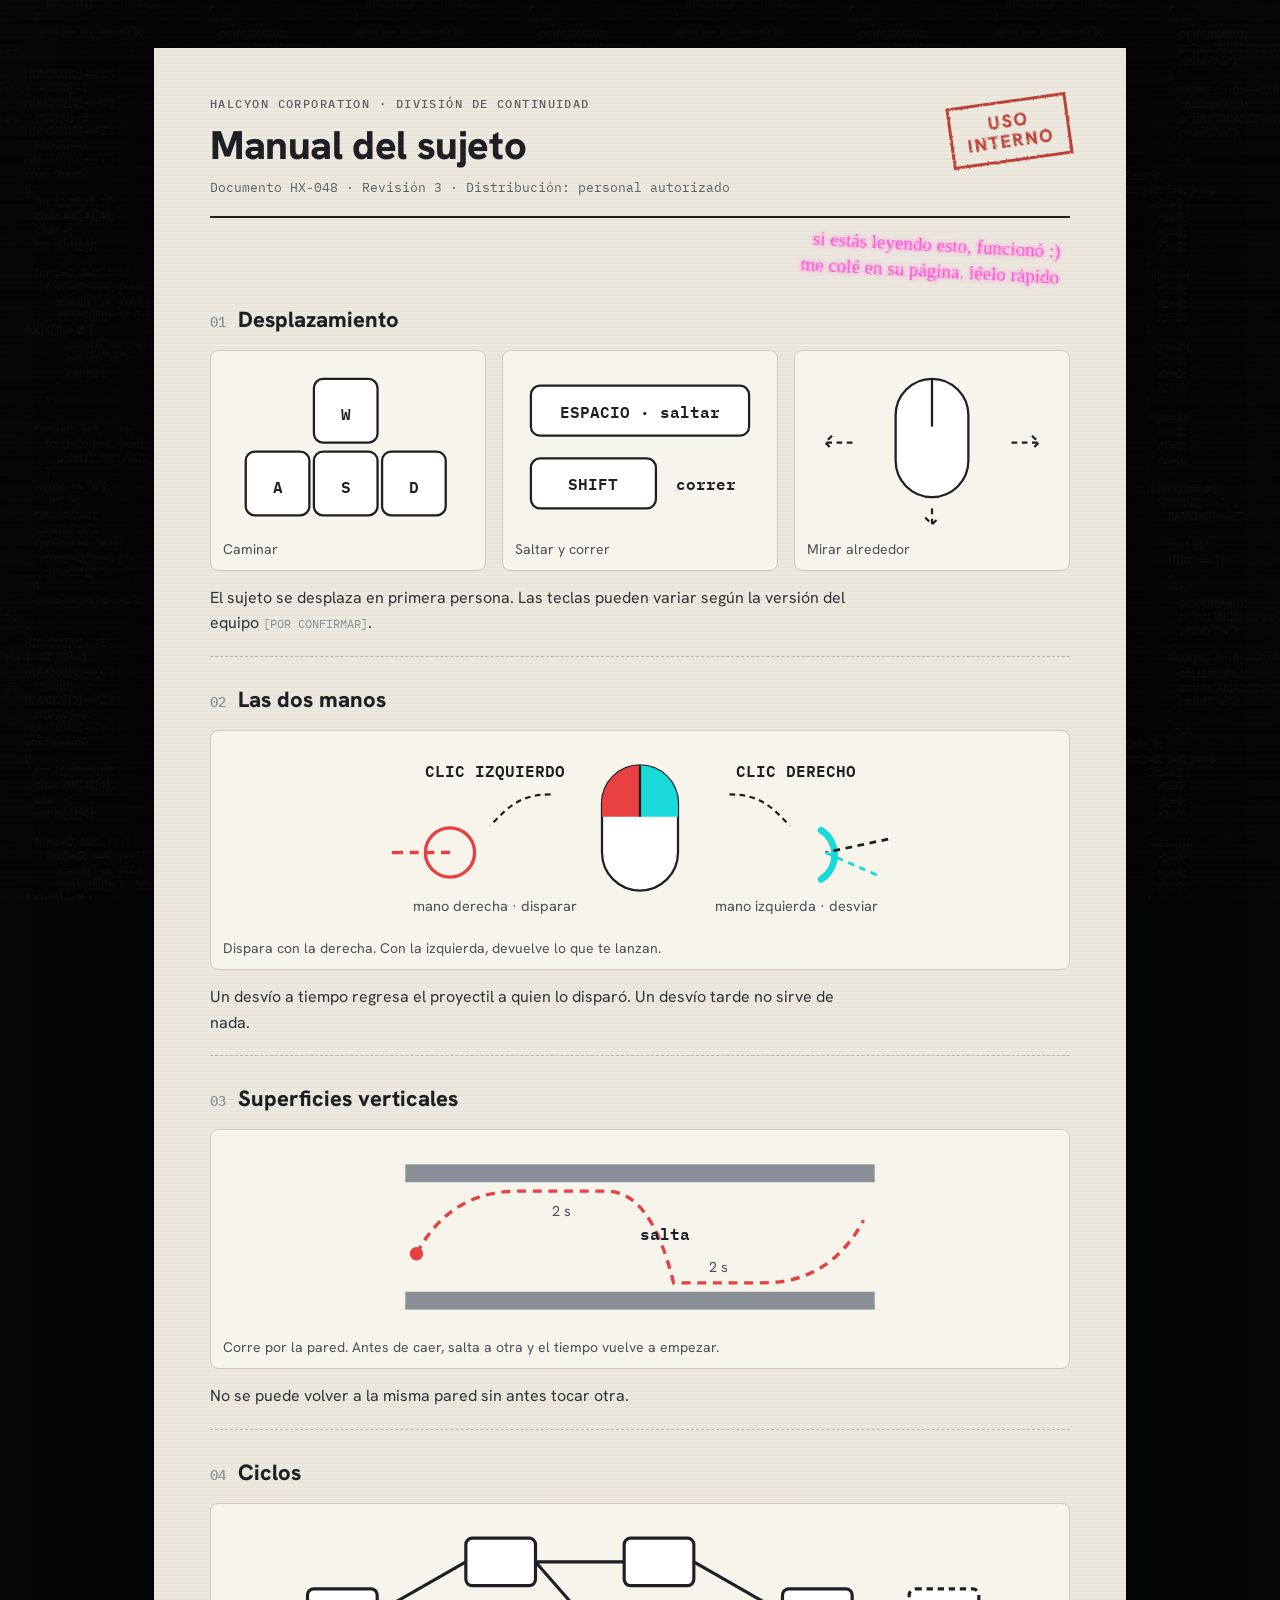
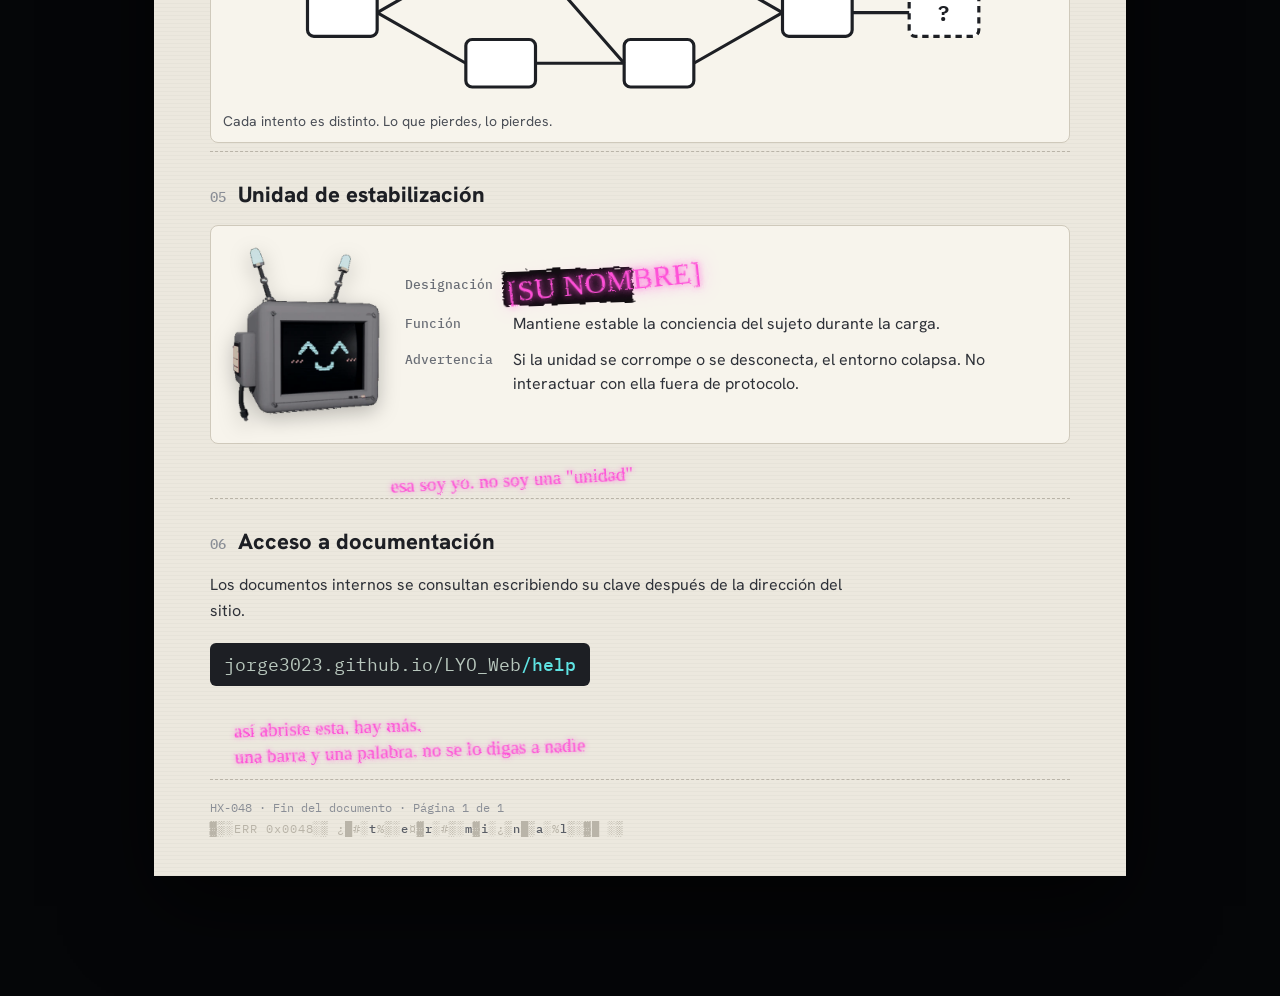
==== help/index.html @ 308a858f "Subpágina /help (manual del sujeto) y /ayuda, /Help redirigen a ella Co-Authored-By: Claude Opus 5.5" ====
<!DOCTYPE html>
<html lang="es">
<head>
<meta charset="utf-8">
<meta name="viewport" content="width=device-width, initial-scale=1">
<meta name="theme-color" content="#050608">
<meta name="robots" content="noindex">
<title>Halcyon · Manual del sujeto</title>
<link rel="icon" href="../assets/caras/feliz.webp" type="image/webp">
<link rel="preconnect" href="https://fonts.googleapis.com">
<link href="https://fonts.googleapis.com/css2?family=Hanken+Grotesk:wght@400;500;700;800&family=IBM+Plex+Mono:wght@400;500&family=Permanent+Marker&display=swap" rel="stylesheet">
<link rel="stylesheet" href="help.css">
</head>
<body>
<!-- filtro para que lo escrito a mano parezca crayón -->
<svg width="0" height="0" style="position:absolute" aria-hidden="true">
<filter id="crayon"><feTurbulence type="fractalNoise" baseFrequency="0.9" numOctaves="2" result="ruido"/><feDisplacementMap in="SourceGraphic" in2="ruido" scale="2.6"/></filter>
<filter id="rayon"><feTurbulence type="fractalNoise" baseFrequency="0.05 0.6" numOctaves="2" result="r"/><feDisplacementMap in="SourceGraphic" in2="r" scale="7"/></filter>
</svg>

<div class="fondo" aria-hidden="true"></div>

<main class="hoja">
<header class="membrete">
<div>
<p class="emisor">HALCYON CORPORATION · DIVISIÓN DE CONTINUIDAD</p>
<h1>Manual del sujeto</h1>
<p class="meta">Documento HX-048 · Revisión 3 · Distribución: personal autorizado</p>
</div>
<p class="sello" aria-label="Sello: uso interno">USO<br>INTERNO</p>
</header>

<p class="nota nota-arriba" role="note">si estás leyendo esto, funcionó :)<br>me colé en su página. léelo rápido</p>

<section class="seccion">
<h2><span class="num">01</span> Desplazamiento</h2>
<div class="fila">
<figure class="fig">
<svg viewBox="0 0 220 150" role="img" aria-label="Teclas W, A, S y D">
<g font-family="IBM Plex Mono, monospace" font-size="20" text-anchor="middle">
<rect x="80" y="14" width="56" height="56" rx="8" class="tecla"/><text x="108" y="50" class="tecla-t">W</text>
<rect x="20" y="78" width="56" height="56" rx="8" class="tecla"/><text x="48" y="114" class="tecla-t">A</text>
<rect x="80" y="78" width="56" height="56" rx="8" class="tecla"/><text x="108" y="114" class="tecla-t">S</text>
<rect x="140" y="78" width="56" height="56" rx="8" class="tecla"/><text x="168" y="114" class="tecla-t">D</text>
</g>
</svg>
<figcaption>Caminar</figcaption>
</figure>
<figure class="fig">
<svg viewBox="0 0 220 150" role="img" aria-label="Barra espaciadora y Shift">
<g font-family="IBM Plex Mono, monospace" font-size="15" text-anchor="middle">
<rect x="14" y="20" width="192" height="44" rx="8" class="tecla"/><text x="110" y="48" class="tecla-t">ESPACIO · saltar</text>
<rect x="14" y="84" width="110" height="44" rx="8" class="tecla"/><text x="69" y="112" class="tecla-t">SHIFT</text>
<text x="168" y="112" class="tecla-t">correr</text>
</g>
</svg>
<figcaption>Saltar y correr</figcaption>
</figure>
<figure class="fig">
<svg viewBox="0 0 220 150" role="img" aria-label="Mouse: mover para mirar">
<rect x="78" y="14" width="64" height="104" rx="32" class="tecla"/>
<line x1="110" y1="14" x2="110" y2="56" class="linea"/>
<path d="M40 70 h-24 m6 -6 l-6 6 6 6 M180 70 h24 m-6 -6 l6 6 -6 6 M110 128 v14 m-6 -6 l6 6 6 -6" class="flecha"/>
</svg>
<figcaption>Mirar alrededor</figcaption>
</figure>
</div>
<p class="txt">El sujeto se desplaza en primera persona. Las teclas pueden variar según la versión del equipo <span class="pend">[POR CONFIRMAR]</span>.</p>
</section>

<section class="seccion">
<h2><span class="num">02</span> Las dos manos</h2>
<div class="fila">
<figure class="fig ancha">
<svg viewBox="0 0 460 170" role="img" aria-label="Clic izquierdo dispara con la mano derecha; clic derecho desvía con la mano izquierda">
<!-- mouse -->
<rect x="196" y="20" width="68" height="112" rx="34" class="tecla"/>
<path d="M196 54 A34 34 0 0 1 230 20 V66 H196 Z" class="boton-izq"/>
<path d="M264 54 A34 34 0 0 0 230 20 V66 H264 Z" class="boton-der"/>
<line x1="230" y1="20" x2="230" y2="66" class="linea"/>
<!-- izquierda: desvío -->
<path d="M150 46 C120 46 110 60 96 74" class="flecha"/>
<text x="100" y="30" class="rotulo" text-anchor="middle">CLIC IZQUIERDO</text>
<text x="100" y="150" class="rotulo-g" text-anchor="middle">mano derecha · disparar</text>
<circle cx="60" cy="98" r="22" class="arma"/><line x1="60" y1="98" x2="16" y2="98" class="disparo"/><line x1="16" y1="98" x2="4" y2="98" class="disparo"/>
<!-- derecha: desvío -->
<path d="M310 46 C340 46 350 60 364 74" class="flecha"/>
<text x="370" y="30" class="rotulo" text-anchor="middle">CLIC DERECHO</text>
<text x="370" y="150" class="rotulo-g" text-anchor="middle">mano izquierda · desviar</text>
<path d="M392 78 a26 26 0 0 1 0 44" class="escudo"/>
<path d="M452 86 L396 98" class="bala"/><path d="M396 98 L446 120" class="bala-rebote"/>
</svg>
<figcaption>Dispara con la derecha. Con la izquierda, devuelve lo que te lanzan.</figcaption>
</figure>
</div>
<p class="txt">Un desvío a tiempo regresa el proyectil a quien lo disparó. Un desvío tarde no sirve de nada.</p>
</section>

<section class="seccion">
<h2><span class="num">03</span> Superficies verticales</h2>
<div class="fila">
<figure class="fig ancha">
<svg viewBox="0 0 460 170" role="img" aria-label="Vista desde arriba: el sujeto corre por una pared, salta a la de enfrente y sigue">
<rect x="20" y="20" width="420" height="16" class="muro"/>
<rect x="20" y="134" width="420" height="16" class="muro"/>
<path d="M30 100 Q60 44 120 44 L200 44 Q240 44 260 126 L340 126 Q400 126 430 70" class="ruta"/>
<circle cx="30" cy="100" r="6" class="punto"/>
<text x="160" y="66" class="rotulo-g" text-anchor="middle">2 s</text>
<text x="300" y="116" class="rotulo-g" text-anchor="middle">2 s</text>
<text x="252" y="88" class="rotulo" text-anchor="middle">salta</text>
</svg>
<figcaption>Corre por la pared. Antes de caer, salta a otra y el tiempo vuelve a empezar.</figcaption>
</figure>
</div>
<p class="txt">No se puede volver a la misma pared sin antes tocar otra.</p>
</section>

<section class="seccion">
<h2><span class="num">04</span> Ciclos</h2>
<div class="fila">
<figure class="fig ancha">
<svg viewBox="0 0 460 120" role="img" aria-label="Cada intento sigue un camino distinto de salas">
<g class="salas">
<rect x="20" y="46" width="44" height="30" rx="4"/>
<rect x="120" y="14" width="44" height="30" rx="4"/><rect x="120" y="78" width="44" height="30" rx="4"/>
<rect x="220" y="14" width="44" height="30" rx="4"/><rect x="220" y="78" width="44" height="30" rx="4"/>
<rect x="320" y="46" width="44" height="30" rx="4"/>
<rect x="400" y="46" width="44" height="30" rx="4" class="sala-x"/>
</g>
<path d="M64 61 L120 29 M64 61 L120 93 M164 29 L220 29 M164 93 L220 93 M164 29 L220 93 M264 29 L320 61 M264 93 L320 61 M364 61 L400 61" class="linea"/>
<text x="422" y="66" class="rotulo" text-anchor="middle">?</text>
</svg>
<figcaption>Cada intento es distinto. Lo que pierdes, lo pierdes.</figcaption>
</figure>
</div>
</section>

<section class="seccion">
<h2><span class="num">05</span> Unidad de estabilización</h2>
<div class="ficha">
<img src="../assets/caras/feliz.webp" alt="La unidad de estabilización: una televisión con cara" class="ficha-img">
<dl class="datos">
<dt>Designación</dt>
<dd><span class="tachado"><span class="bajo">UNIDAD E-07</span></span><span class="crayon nombre">[SU NOMBRE]</span></dd>
<dt>Función</dt>
<dd>Mantiene estable la conciencia del sujeto durante la carga.</dd>
<dt>Advertencia</dt>
<dd>Si la unidad se corrompe o se desconecta, el entorno colapsa. No interactuar con ella fuera de protocolo.</dd>
</dl>
</div>
<p class="nota nota-ficha" role="note">esa soy yo. no soy una "unidad"</p>
</section>

<section class="seccion">
<h2><span class="num">06</span> Acceso a documentación</h2>
<p class="txt">Los documentos internos se consultan escribiendo su clave después de la dirección del sitio.</p>
<p class="url"><span class="url-base">jorge3023.github.io/LYO_Web</span><span class="url-clave">/help</span></p>
<p class="nota nota-url" role="note">así abriste esta. hay más.<br>una barra y una palabra. no se lo digas a nadie</p>
</section>

<footer class="pie">
<p>HX-048 · Fin del documento · Página 1 de 1</p>
<p class="corrupto" aria-hidden="true"><span>▓▒░ERR 0x0048░▒ ¿█#░</span><b>t</b><span>%▒░</span><b>e</b><span>¤▓</span><b>r</b><span>░#▒░</span><b>m</b><span>▓</span><b>i</b><span>░¿▒</span><b>n</b><span>█▒</span><b>a</b><span>░%</span><b>l</b><span>▒░▓█ ░▒</span></p>
</footer>
</main>
</body>
</html>
---- help/help.css ----
html, body { margin: 0; background: #050608; }
body { font-family: 'Hanken Grotesk', system-ui, sans-serif; color: #1D1F24; }
.fondo { position: fixed; inset: 0; background: url(../assets/fondo_codigo.jpg) center/25vw auto repeat; opacity: 0.18; }
.hoja { position: relative; max-width: 860px; margin: 48px auto 120px; padding: 48px 56px 40px; background: #ECE8DE; box-shadow: 0 30px 80px rgba(0,0,0,0.6); background-image: repeating-linear-gradient(0deg, rgba(0,0,0,0.025) 0 1px, transparent 1px 4px); }
.membrete { display: flex; justify-content: space-between; align-items: flex-start; gap: 24px; border-bottom: 2px solid #1D1F24; padding-bottom: 20px; }
.emisor { margin: 0 0 8px; font: 500 12px 'IBM Plex Mono', monospace; letter-spacing: 0.12em; color: #5A5E66; }
h1 { margin: 0; font-size: 40px; font-weight: 800; letter-spacing: -0.01em; }
.meta { margin: 8px 0 0; font: 13px 'IBM Plex Mono', monospace; color: #5A5E66; }
.sello { margin: 4px 0 0; padding: 8px 14px; border: 3px solid #B3261E; color: #B3261E; font: 800 18px/1.1 'Hanken Grotesk', sans-serif; letter-spacing: 0.1em; text-align: center; transform: rotate(-8deg); opacity: 0.85; filter: url(#crayon); }
.seccion { padding: 28px 0 8px; border-bottom: 1px dashed #B9B4A8; position: relative; }
h2 { margin: 0 0 16px; font-size: 22px; font-weight: 800; display: flex; align-items: baseline; gap: 12px; }
.num { font: 500 14px 'IBM Plex Mono', monospace; color: #8A8E96; }
.fila { display: flex; flex-wrap: wrap; gap: 16px; }
.fig { flex: 1 1 200px; margin: 0; background: #F7F4EC; border: 1px solid #CFC9BB; border-radius: 8px; padding: 12px; }
.fig.ancha { flex-basis: 100%; }
.fig svg { display: block; width: 100%; height: auto; max-height: 190px; }
figcaption { margin-top: 6px; font-size: 14px; color: #4A4E56; }
.txt { margin: 14px 0 12px; font-size: 16px; line-height: 1.6; color: #2E3138; max-width: 40em; }
.pend { font: 12px 'IBM Plex Mono', monospace; color: #8A8E96; }
.tecla { fill: #FFFFFF; stroke: #1D1F24; stroke-width: 2; }
.tecla-t, .rotulo { fill: #1D1F24; font: 600 14px 'IBM Plex Mono', monospace; }
.rotulo-g { fill: #4A4E56; font: 13px 'Hanken Grotesk', sans-serif; }
.linea { stroke: #1D1F24; stroke-width: 2; fill: none; }
.flecha { stroke: #1D1F24; stroke-width: 2; fill: none; stroke-dasharray: 5 4; }
.boton-izq { fill: #E64040; }
.boton-der { fill: #1AD9D9; }
.arma { fill: none; stroke: #E64040; stroke-width: 3; }
.disparo { stroke: #E64040; stroke-width: 3; stroke-dasharray: 8 6; }
.escudo { fill: none; stroke: #1AD9D9; stroke-width: 6; stroke-linecap: round; }
.bala { stroke: #1D1F24; stroke-width: 2.5; stroke-dasharray: 6 5; }
.bala-rebote { stroke: #1AD9D9; stroke-width: 2.5; stroke-dasharray: 6 5; }
.muro { fill: #8A8E96; }
.ruta { fill: none; stroke: #E64040; stroke-width: 3; stroke-dasharray: 8 6; }
.punto { fill: #E64040; }
.salas rect { fill: #FFFFFF; stroke: #1D1F24; stroke-width: 2; }
.salas .sala-x { stroke-dasharray: 4 3; }
.ficha { display: flex; flex-wrap: wrap; gap: 24px; align-items: center; background: #F7F4EC; border: 1px solid #CFC9BB; border-radius: 8px; padding: 20px; }
.ficha-img { width: 150px; height: auto; filter: grayscale(0.2) contrast(1.05) drop-shadow(0 6px 10px rgba(0,0,0,0.25)); }
.datos { flex: 1 1 300px; margin: 0; display: grid; grid-template-columns: auto 1fr; gap: 12px 20px; font-size: 16px; line-height: 1.5; }
.datos dt { font: 500 13px 'IBM Plex Mono', monospace; color: #6A6E76; padding-top: 3px; }
.datos dd { margin: 0; color: #2E3138; position: relative; }
/* nombre rayado en negro y escrito encima con crayón rosa */
.tachado { position: relative; display: inline-block; font: 600 16px 'IBM Plex Mono', monospace; }
.tachado::after { content: ''; position: absolute; inset: -4px -10px; background: #0B0B0E; transform: rotate(-2deg); border-radius: 3px; filter: url(#rayon); }
.crayon { font-family: 'Permanent Marker', 'Comic Sans MS', cursive; color: #FF4FD8; text-shadow: 0 0 6px rgba(255,79,216,0.9), 0 0 18px rgba(255,79,216,0.6); filter: url(#crayon); }
.nombre { position: absolute; left: -6px; top: -14px; font-size: 30px; transform: rotate(-6deg); white-space: nowrap; }
.nota { font-family: 'Permanent Marker', 'Comic Sans MS', cursive; color: #FF4FD8; text-shadow: 0 0 5px rgba(255,79,216,0.75); filter: url(#crayon); font-size: 19px; line-height: 1.35; margin: 0; }
.nota-arriba { position: relative; z-index: 2; margin: 14px 10px -6px auto; transform: rotate(3deg); background: rgba(255,240,250,0.0); max-width: 260px; text-align: right; }
.nota-ficha { margin: 12px 0 8px 180px; transform: rotate(-3deg); }
.nota-url { margin: 4px 0 16px 24px; transform: rotate(-2deg); }
.url { margin: 8px 0 14px; font: 18px 'IBM Plex Mono', monospace; background: #1D1F24; color: #B8C7BD; display: inline-block; padding: 10px 14px; border-radius: 6px; }
.url-clave { color: #5FE3E3; font-weight: 500; }
.pie { padding-top: 20px; font: 12px 'IBM Plex Mono', monospace; color: #8A8E96; display: flex; flex-direction: column; gap: 6px; }
.pie p { margin: 0; }
.corrupto { color: #B9B4A8; letter-spacing: 0.08em; user-select: text; }
.corrupto b { color: #5A5E66; font-weight: 500; }
@media (max-width: 720px) {
  .hoja { margin: 0; padding: 32px 22px; }
  .nota-arriba { position: static; transform: rotate(2deg); margin: 16px 0 0; text-align: left; }
  .nota-ficha { margin-left: 0; }
  .membrete { flex-direction: column; }
}
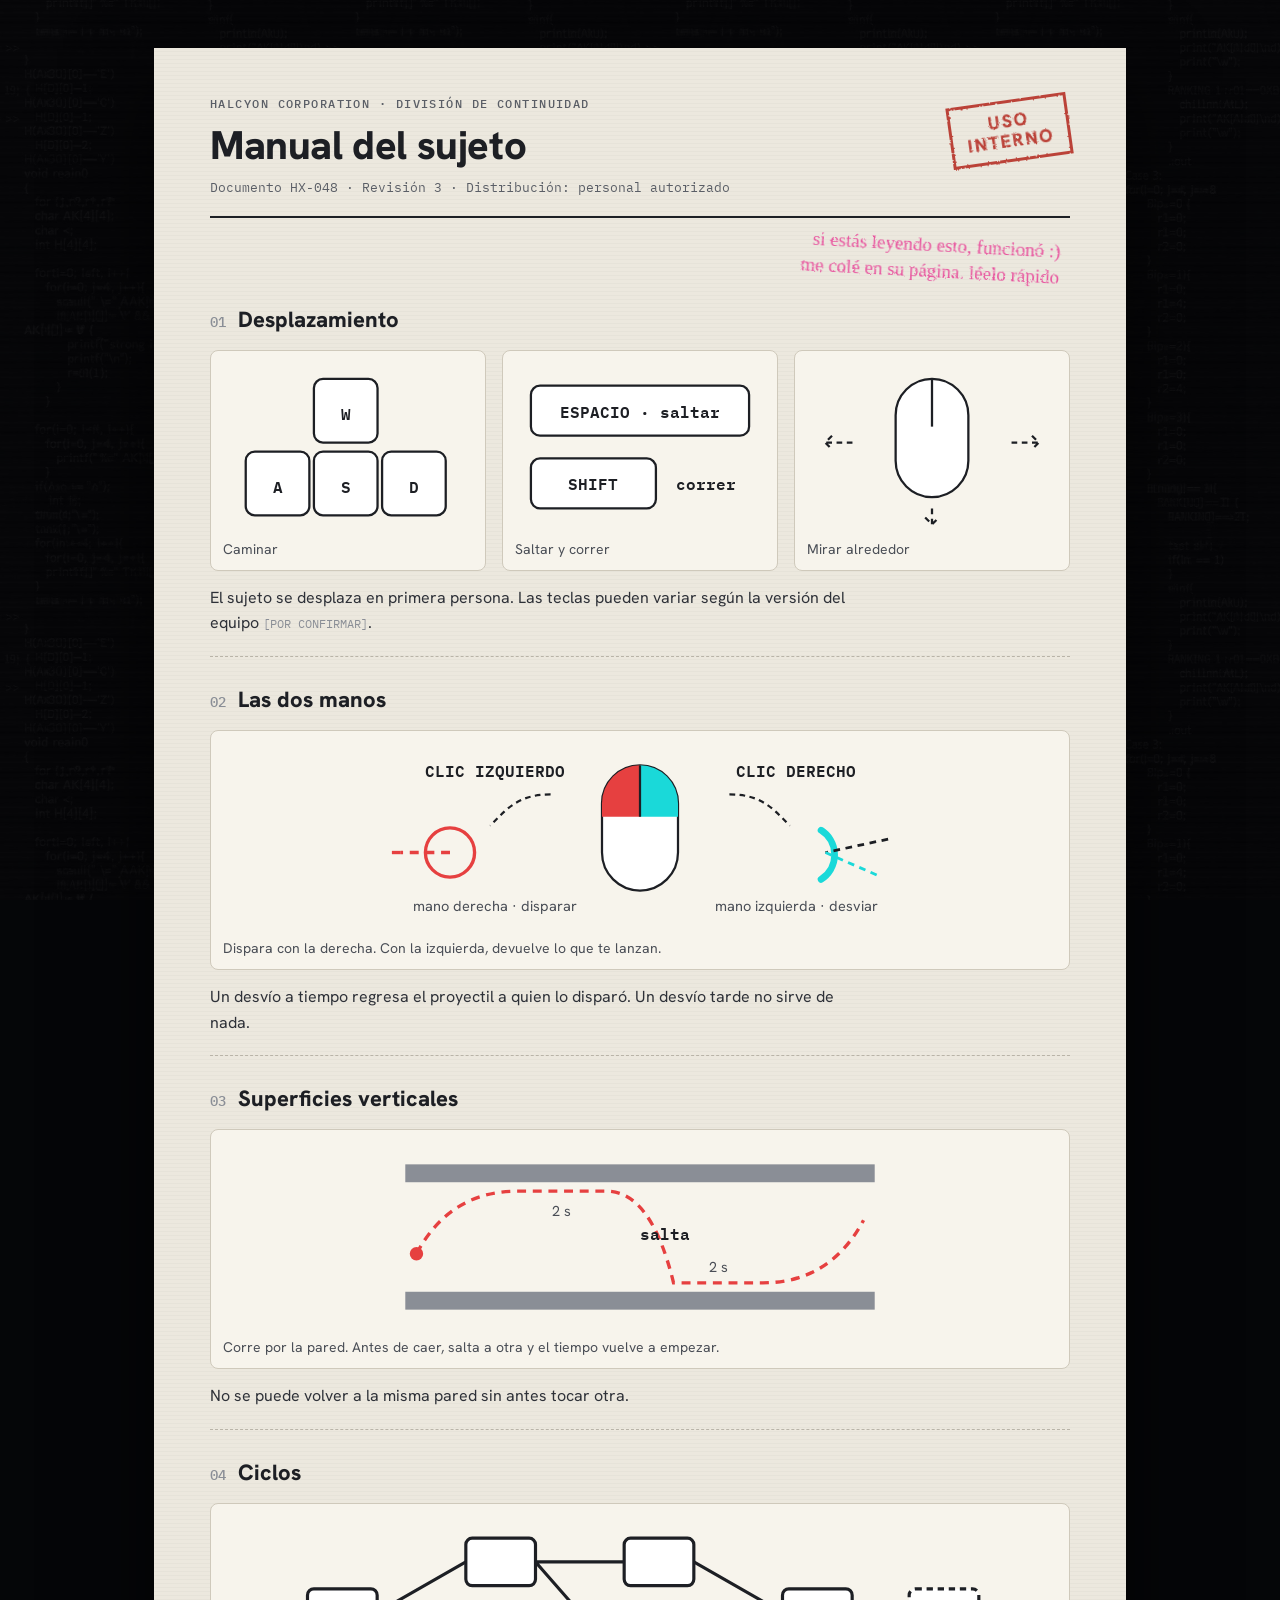
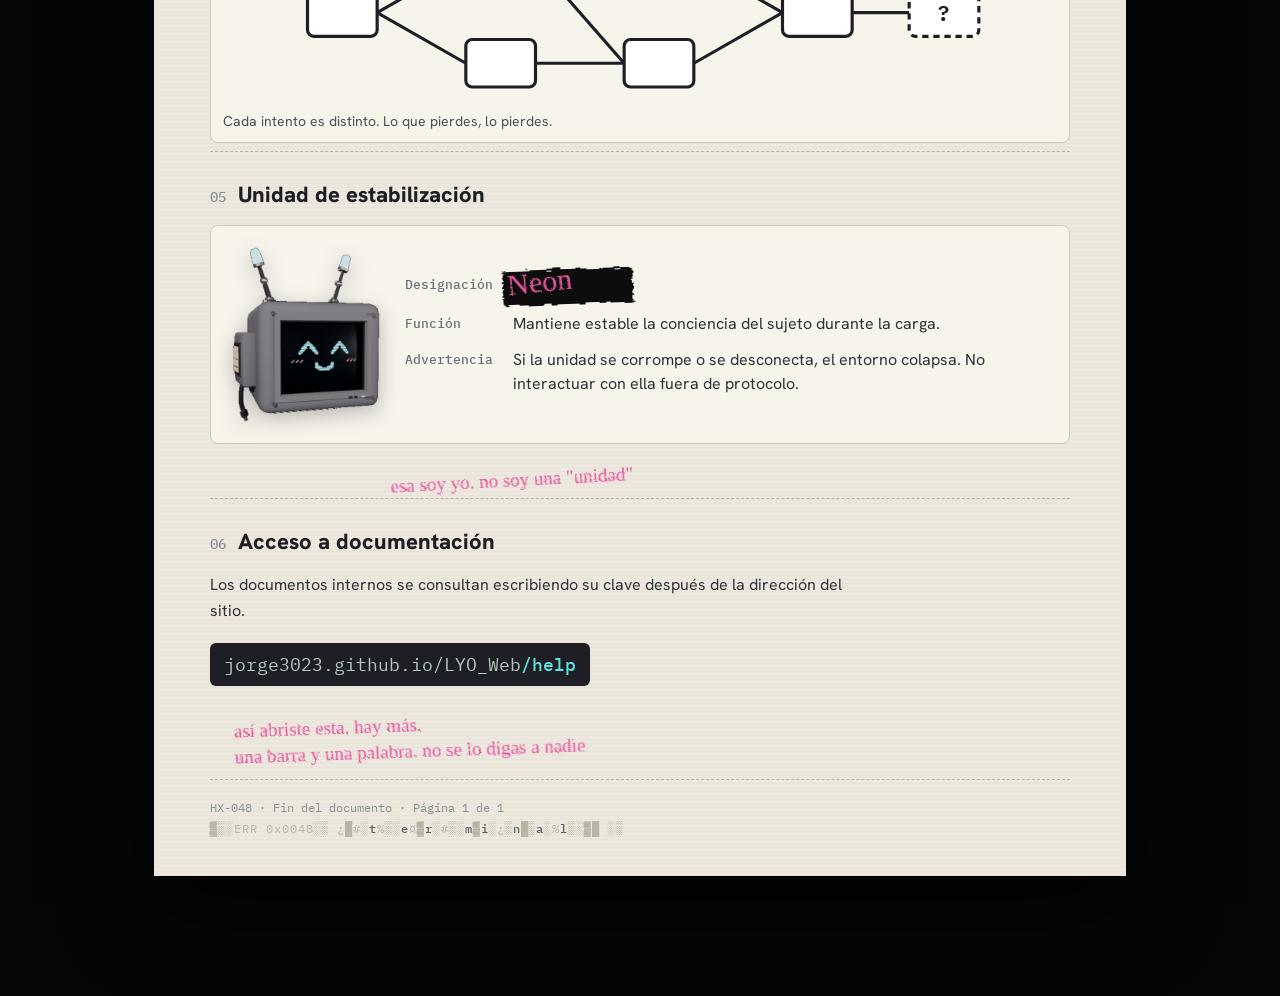
==== commit 6ce0eb89: "Help: la chica TV se llama Neon; crayón rosa sin brillo Co-Authored-By: Claude Opus 5.5 <noreply@ant" ====
--- a/help/index.html
+++ b/help/index.html
@@ -141,7 +141,7 @@
 <img src="../assets/caras/feliz.webp" alt="La unidad de estabilización: una televisión con cara" class="ficha-img">
 <dl class="datos">
 <dt>Designación</dt>
-<dd><span class="tachado"><span class="bajo">UNIDAD E-07</span></span><span class="crayon nombre">[SU NOMBRE]</span></dd>
+<dd><span class="tachado"><span class="bajo">UNIDAD E-07</span></span><span class="crayon nombre">Neon</span></dd>
 <dt>Función</dt>
 <dd>Mantiene estable la conciencia del sujeto durante la carga.</dd>
 <dt>Advertencia</dt>
--- a/help/help.css
+++ b/help/help.css
@@ -39,12 +39,12 @@
 .datos { flex: 1 1 300px; margin: 0; display: grid; grid-template-columns: auto 1fr; gap: 12px 20px; font-size: 16px; line-height: 1.5; }
 .datos dt { font: 500 13px 'IBM Plex Mono', monospace; color: #6A6E76; padding-top: 3px; }
 .datos dd { margin: 0; color: #2E3138; position: relative; }
-/* nombre rayado en negro y escrito encima con crayón rosa */
+/* nombre oficial rayado en negro y, encima, "Neon" escrito con crayón rosa */
 .tachado { position: relative; display: inline-block; font: 600 16px 'IBM Plex Mono', monospace; }
 .tachado::after { content: ''; position: absolute; inset: -4px -10px; background: #0B0B0E; transform: rotate(-2deg); border-radius: 3px; filter: url(#rayon); }
-.crayon { font-family: 'Permanent Marker', 'Comic Sans MS', cursive; color: #FF4FD8; text-shadow: 0 0 6px rgba(255,79,216,0.9), 0 0 18px rgba(255,79,216,0.6); filter: url(#crayon); }
+.crayon { font-family: 'Permanent Marker', 'Comic Sans MS', cursive; color: #E8559F; filter: url(#crayon); }
 .nombre { position: absolute; left: -6px; top: -14px; font-size: 30px; transform: rotate(-6deg); white-space: nowrap; }
-.nota { font-family: 'Permanent Marker', 'Comic Sans MS', cursive; color: #FF4FD8; text-shadow: 0 0 5px rgba(255,79,216,0.75); filter: url(#crayon); font-size: 19px; line-height: 1.35; margin: 0; }
+.nota { font-family: 'Permanent Marker', 'Comic Sans MS', cursive; color: #E8559F; filter: url(#crayon); font-size: 19px; line-height: 1.35; margin: 0; }
 .nota-arriba { position: relative; z-index: 2; margin: 14px 10px -6px auto; transform: rotate(3deg); background: rgba(255,240,250,0.0); max-width: 260px; text-align: right; }
 .nota-ficha { margin: 12px 0 8px 180px; transform: rotate(-3deg); }
 .nota-url { margin: 4px 0 16px 24px; transform: rotate(-2deg); }
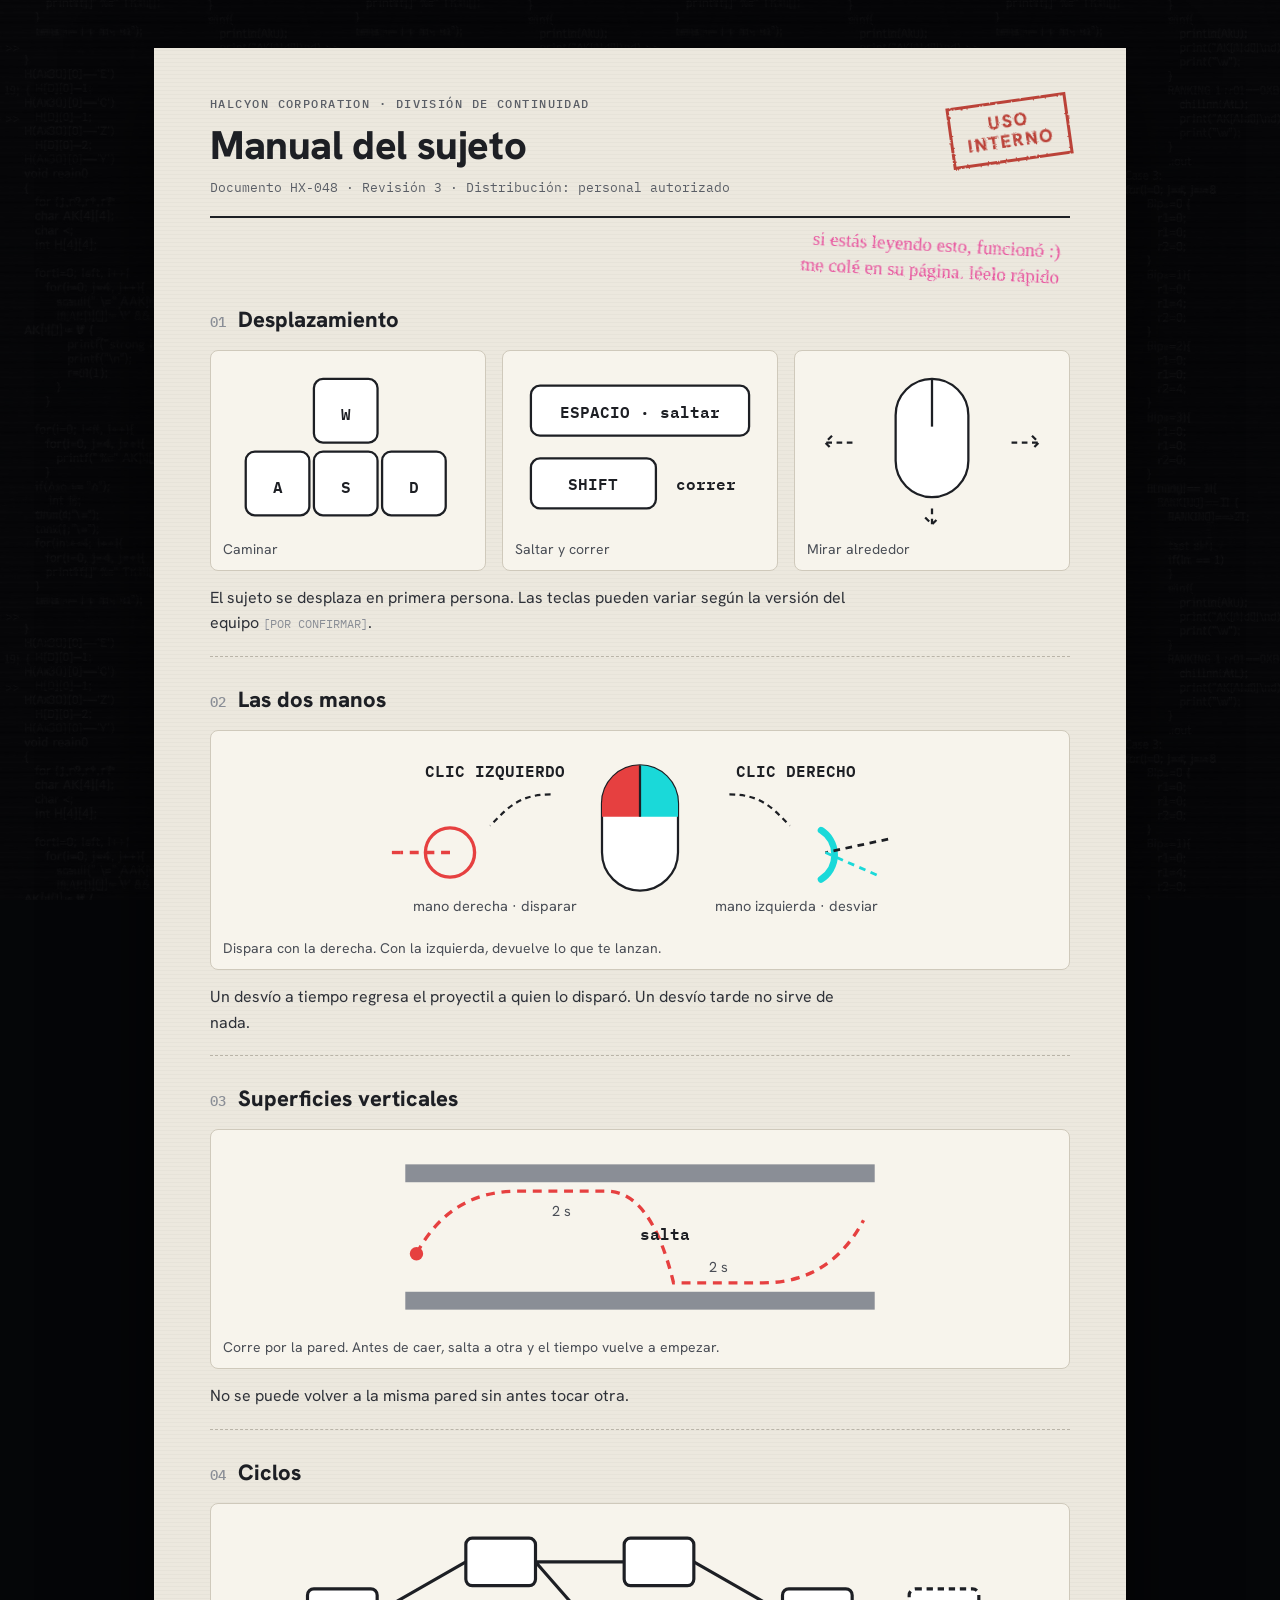
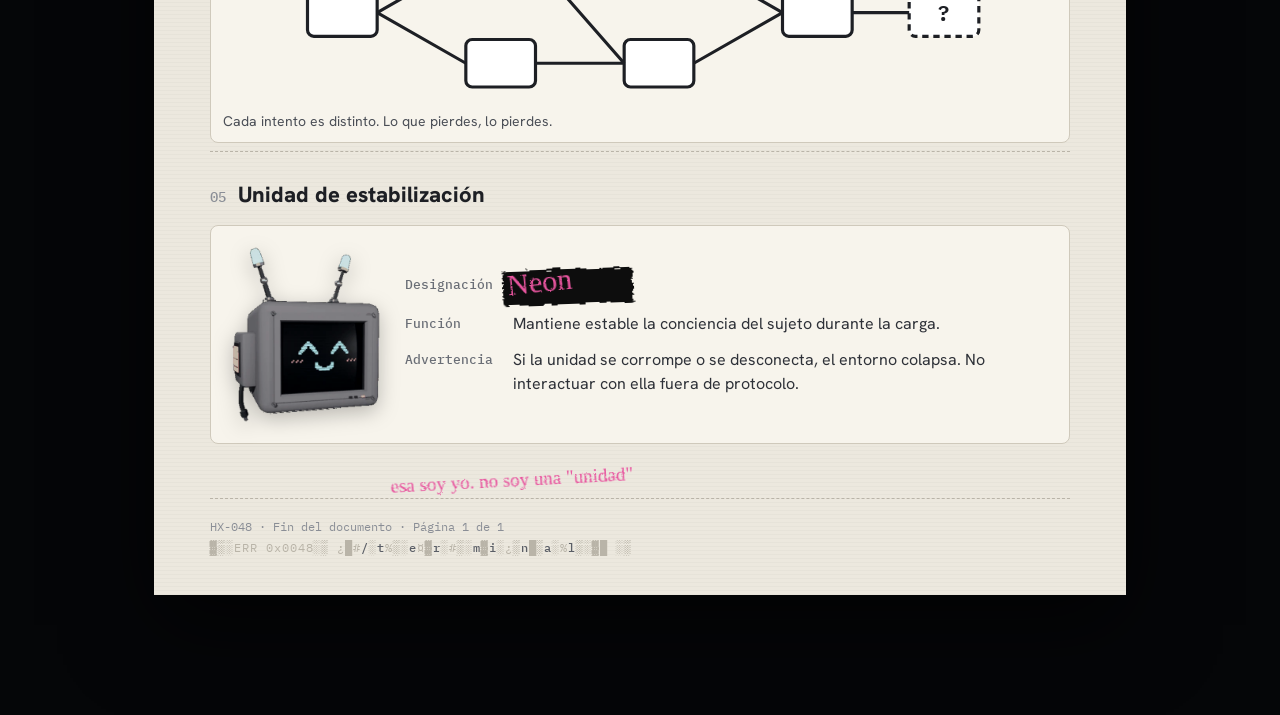
==== commit 8a601e61: "Help: sin la sección 06; la línea corrupta del pie esconde /terminal Co-Authored-By: Claude Opus 5.5" ====
--- a/help/index.html
+++ b/help/index.html
@@ -151,16 +151,10 @@
 <p class="nota nota-ficha" role="note">esa soy yo. no soy una "unidad"</p>
 </section>
 
-<section class="seccion">
-<h2><span class="num">06</span> Acceso a documentación</h2>
-<p class="txt">Los documentos internos se consultan escribiendo su clave después de la dirección del sitio.</p>
-<p class="url"><span class="url-base">jorge3023.github.io/LYO_Web</span><span class="url-clave">/help</span></p>
-<p class="nota nota-url" role="note">así abriste esta. hay más.<br>una barra y una palabra. no se lo digas a nadie</p>
-</section>
 
 <footer class="pie">
 <p>HX-048 · Fin del documento · Página 1 de 1</p>
-<p class="corrupto" aria-hidden="true"><span>▓▒░ERR 0x0048░▒ ¿█#░</span><b>t</b><span>%▒░</span><b>e</b><span>¤▓</span><b>r</b><span>░#▒░</span><b>m</b><span>▓</span><b>i</b><span>░¿▒</span><b>n</b><span>█▒</span><b>a</b><span>░%</span><b>l</b><span>▒░▓█ ░▒</span></p>
+<p class="corrupto" aria-hidden="true"><span>▓▒░ERR 0x0048░▒ ¿█#</span><b>/</b><span>░</span><b>t</b><span>%▒░</span><b>e</b><span>¤▓</span><b>r</b><span>░#▒░</span><b>m</b><span>▓</span><b>i</b><span>░¿▒</span><b>n</b><span>█▒</span><b>a</b><span>░%</span><b>l</b><span>▒░▓█ ░▒</span></p>
 </footer>
 </main>
 </body>
